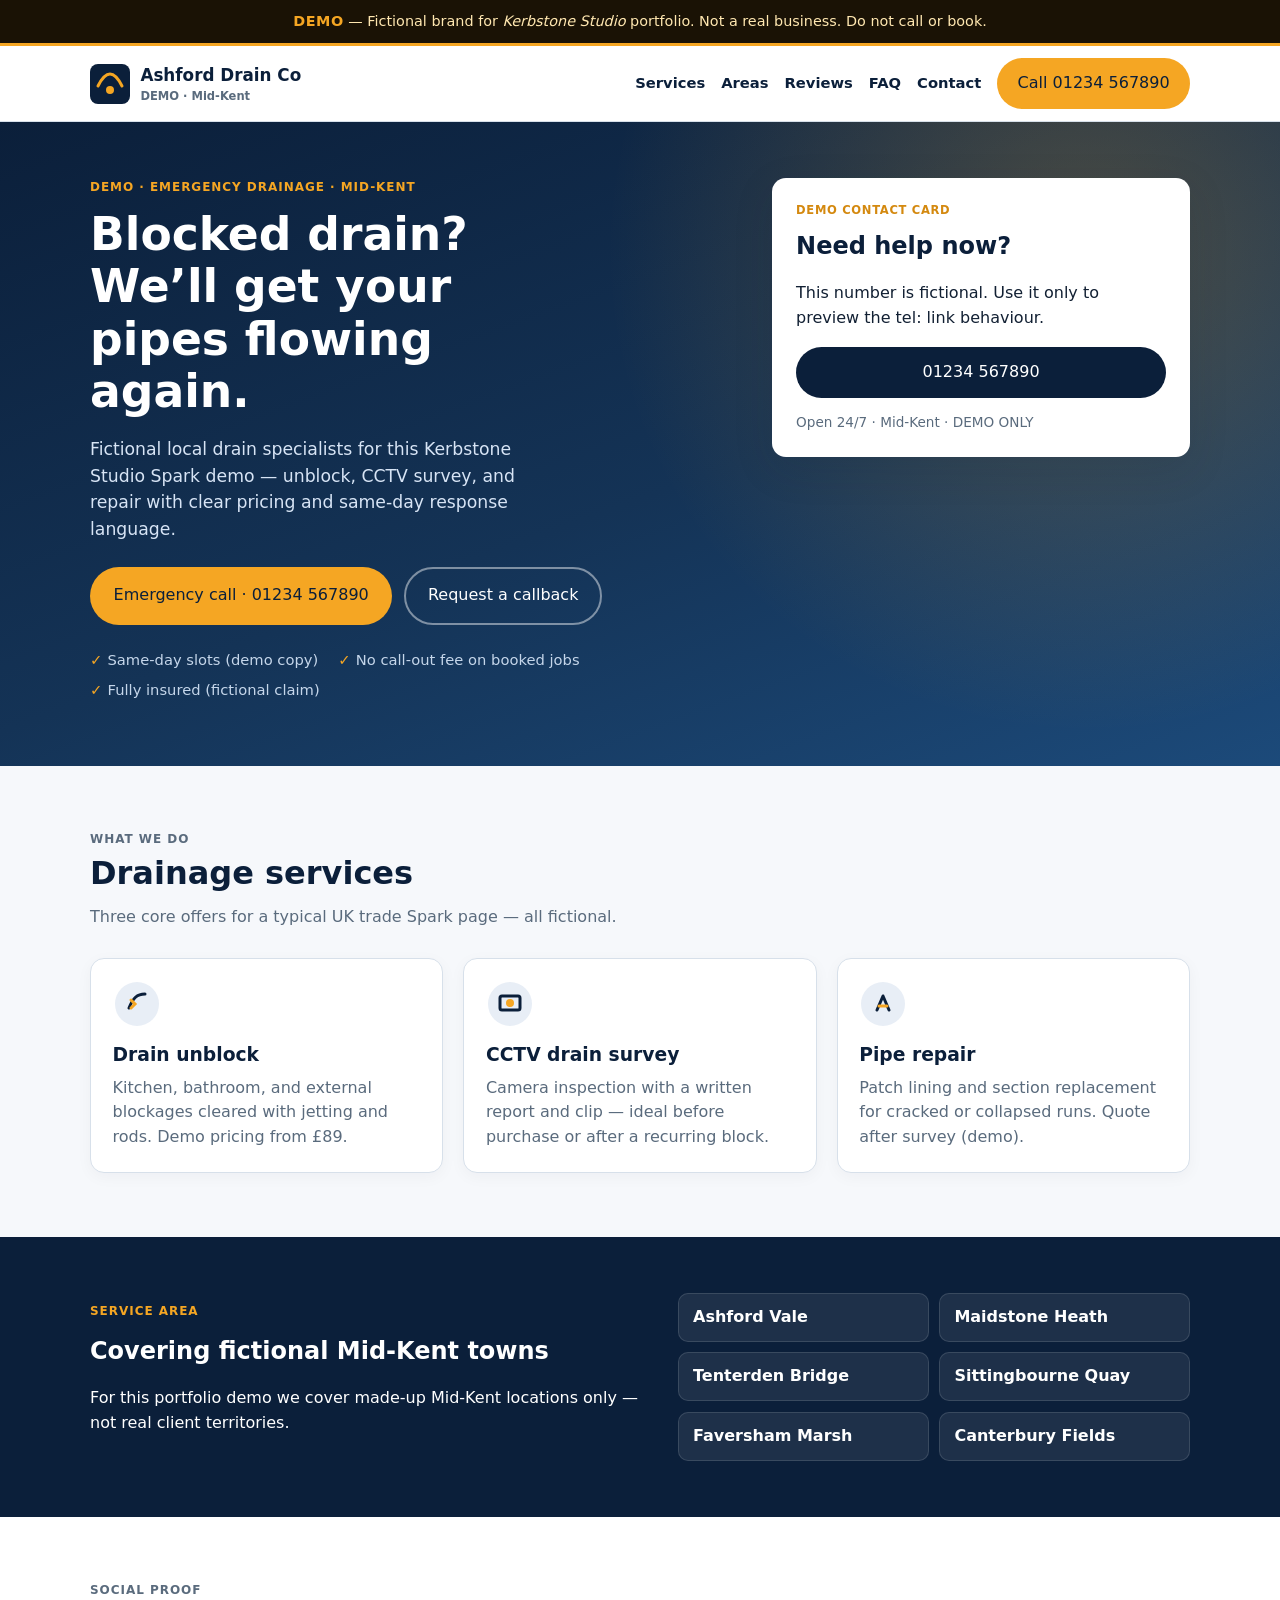
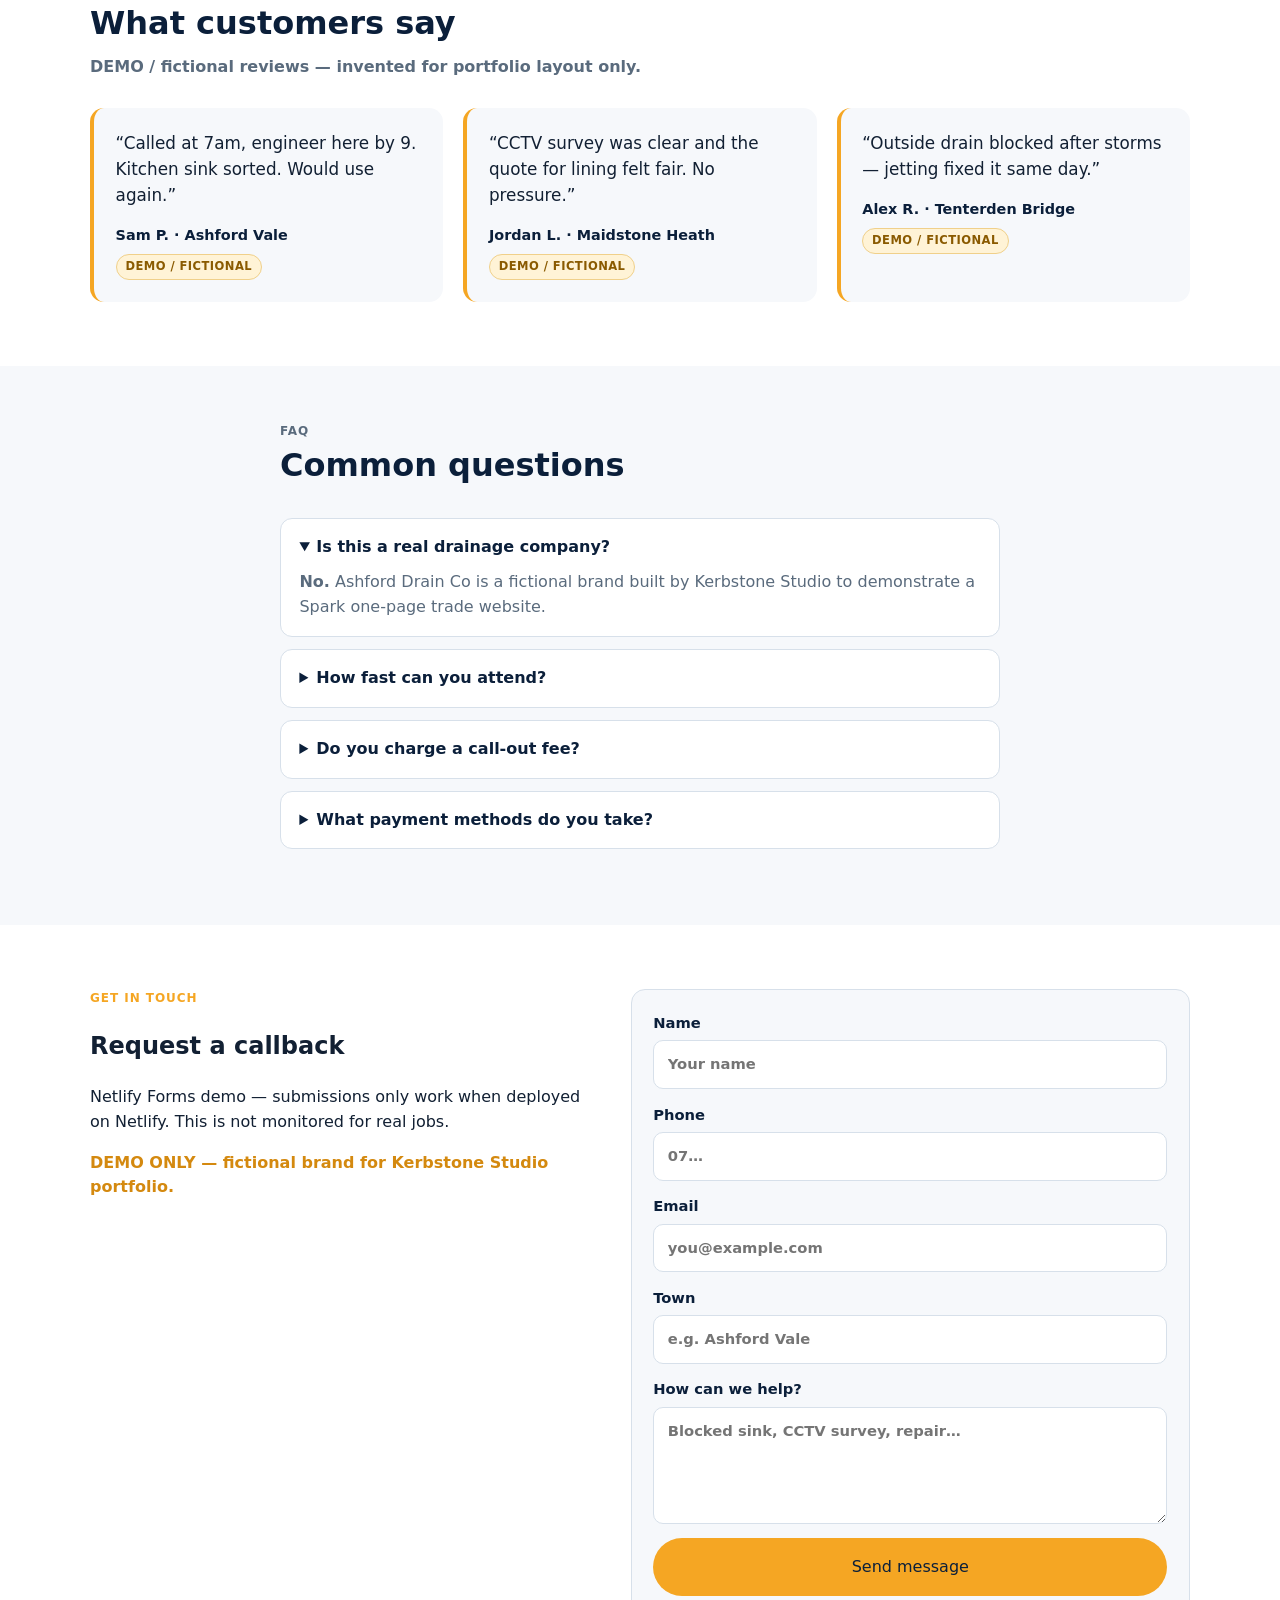
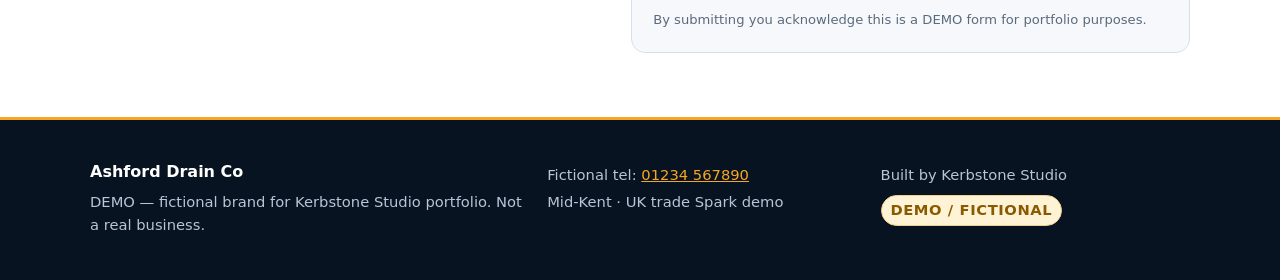
==== index.html @ c29d1d1a "Initial DEMO Spark: Ashford Drain Co (fictional) Kerbstone Studio portfolio demo — not a real busine" ====
<!DOCTYPE html>
<html lang="en-GB">
<head>
  <meta charset="UTF-8" />
  <meta name="viewport" content="width=device-width, initial-scale=1" />
  <meta name="description" content="DEMO — fictional Ashford Drain Co site for Kerbstone Studio portfolio. Not a real business." />
  <meta name="robots" content="noindex, nofollow" />
  <title>Ashford Drain Co — DEMO | Kerbstone Studio</title>
  <link rel="stylesheet" href="styles.css" />
</head>
<body>
  <a class="skip-link" href="#main">Skip to content</a>

  <div class="demo-banner" role="status">
    <strong>DEMO</strong> — Fictional brand for <em>Kerbstone Studio</em> portfolio. Not a real business. Do not call or book.
  </div>

  <header class="site-header">
    <div class="wrap header-inner">
      <a class="logo" href="#top" aria-label="Ashford Drain Co home">
        <svg class="logo-mark" viewBox="0 0 40 40" width="40" height="40" aria-hidden="true">
          <rect width="40" height="40" rx="8" fill="#0b1f3a"/>
          <path d="M8 22c4-8 8-12 12-12s8 4 12 12" stroke="#f5a623" stroke-width="3" fill="none" stroke-linecap="round"/>
          <circle cx="20" cy="26" r="4" fill="#f5a623"/>
        </svg>
        <span>
          <span class="logo-name">Ashford Drain Co</span>
          <span class="logo-tag">DEMO · Mid-Kent</span>
        </span>
      </a>
      <nav class="nav" aria-label="Primary">
        <a href="#services">Services</a>
        <a href="#areas">Areas</a>
        <a href="#reviews">Reviews</a>
        <a href="#faq">FAQ</a>
        <a href="#contact">Contact</a>
      </nav>
      <a class="btn btn-amber header-cta" href="tel:01234567890">Call 01234 567890</a>
    </div>
  </header>

  <main id="main">
    <section class="hero" id="top">
      <div class="wrap hero-grid">
        <div class="hero-copy">
          <p class="eyebrow">DEMO · Emergency drainage · Mid-Kent</p>
          <h1>Blocked drain? We’ll get your pipes flowing again.</h1>
          <p class="lede">
            Fictional local drain specialists for this Kerbstone Studio Spark demo —
            unblock, CCTV survey, and repair with clear pricing and same-day response language.
          </p>
          <div class="hero-actions">
            <a class="btn btn-amber btn-lg" href="tel:01234567890">Emergency call · 01234 567890</a>
            <a class="btn btn-ghost btn-lg" href="#contact">Request a callback</a>
          </div>
          <ul class="hero-points">
            <li>Same-day slots (demo copy)</li>
            <li>No call-out fee on booked jobs</li>
            <li>Fully insured (fictional claim)</li>
          </ul>
        </div>
        <aside class="hero-card" aria-label="Quick contact card">
          <p class="card-label">DEMO contact card</p>
          <h2>Need help now?</h2>
          <p>This number is fictional. Use it only to preview the tel: link behaviour.</p>
          <a class="btn btn-navy btn-block" href="tel:01234567890">01234 567890</a>
          <p class="card-note">Open 24/7 · Mid-Kent · DEMO ONLY</p>
        </aside>
      </div>
    </section>

    <section class="services" id="services">
      <div class="wrap">
        <header class="section-head">
          <p class="eyebrow">What we do</p>
          <h2>Drainage services</h2>
          <p>Three core offers for a typical UK trade Spark page — all fictional.</p>
        </header>
        <div class="card-grid">
          <article class="service-card">
            <div class="icon" aria-hidden="true">
              <svg viewBox="0 0 48 48" width="48" height="48"><circle cx="24" cy="24" r="22" fill="#e8eef6"/><path d="M16 28c4-10 8-14 16-14" stroke="#0b1f3a" stroke-width="3" fill="none" stroke-linecap="round"/><path d="M18 20l4 4-4 4" stroke="#f5a623" stroke-width="3" fill="none" stroke-linecap="round"/></svg>
            </div>
            <h3>Drain unblock</h3>
            <p>Kitchen, bathroom, and external blockages cleared with jetting and rods. Demo pricing from £89.</p>
          </article>
          <article class="service-card">
            <div class="icon" aria-hidden="true">
              <svg viewBox="0 0 48 48" width="48" height="48"><circle cx="24" cy="24" r="22" fill="#e8eef6"/><rect x="14" y="16" width="20" height="14" rx="2" fill="none" stroke="#0b1f3a" stroke-width="3"/><circle cx="24" cy="23" r="4" fill="#f5a623"/></svg>
            </div>
            <h3>CCTV drain survey</h3>
            <p>Camera inspection with a written report and clip — ideal before purchase or after a recurring block.</p>
          </article>
          <article class="service-card">
            <div class="icon" aria-hidden="true">
              <svg viewBox="0 0 48 48" width="48" height="48"><circle cx="24" cy="24" r="22" fill="#e8eef6"/><path d="M18 30l6-14 6 14" stroke="#0b1f3a" stroke-width="3" fill="none" stroke-linecap="round" stroke-linejoin="round"/><path d="M20 26h8" stroke="#f5a623" stroke-width="3" stroke-linecap="round"/></svg>
            </div>
            <h3>Pipe repair</h3>
            <p>Patch lining and section replacement for cracked or collapsed runs. Quote after survey (demo).</p>
          </article>
        </div>
      </div>
    </section>

    <section class="areas" id="areas">
      <div class="wrap areas-grid">
        <div>
          <p class="eyebrow">Service area</p>
          <h2>Covering fictional Mid-Kent towns</h2>
          <p>
            For this portfolio demo we cover made-up Mid-Kent locations only —
            not real client territories.
          </p>
        </div>
        <ul class="town-list">
          <li>Ashford Vale</li>
          <li>Maidstone Heath</li>
          <li>Tenterden Bridge</li>
          <li>Sittingbourne Quay</li>
          <li>Faversham Marsh</li>
          <li>Canterbury Fields</li>
        </ul>
      </div>
    </section>

    <section class="trust" id="reviews">
      <div class="wrap">
        <header class="section-head">
          <p class="eyebrow">Social proof</p>
          <h2>What customers say</h2>
          <p class="demo-note"><strong>DEMO / fictional reviews</strong> — invented for portfolio layout only.</p>
        </header>
        <div class="review-grid">
          <blockquote class="review">
            <p>“Called at 7am, engineer here by 9. Kitchen sink sorted. Would use again.”</p>
            <footer>
              <cite>Sam P. · Ashford Vale</cite>
              <span class="demo-pill">DEMO / fictional</span>
            </footer>
          </blockquote>
          <blockquote class="review">
            <p>“CCTV survey was clear and the quote for lining felt fair. No pressure.”</p>
            <footer>
              <cite>Jordan L. · Maidstone Heath</cite>
              <span class="demo-pill">DEMO / fictional</span>
            </footer>
          </blockquote>
          <blockquote class="review">
            <p>“Outside drain blocked after storms — jetting fixed it same day.”</p>
            <footer>
              <cite>Alex R. · Tenterden Bridge</cite>
              <span class="demo-pill">DEMO / fictional</span>
            </footer>
          </blockquote>
        </div>
      </div>
    </section>

    <section class="faq" id="faq">
      <div class="wrap narrow">
        <header class="section-head">
          <p class="eyebrow">FAQ</p>
          <h2>Common questions</h2>
        </header>
        <div class="faq-list">
          <details open>
            <summary>Is this a real drainage company?</summary>
            <p><strong>No.</strong> Ashford Drain Co is a fictional brand built by Kerbstone Studio to demonstrate a Spark one-page trade website.</p>
          </details>
          <details>
            <summary>How fast can you attend?</summary>
            <p>Demo copy: emergency callouts aimed at same-day within Mid-Kent fictional towns, subject to diary.</p>
          </details>
          <details>
            <summary>Do you charge a call-out fee?</summary>
            <p>Demo copy: no call-out fee when you book a job from the visit. Survey-only visits quoted up front.</p>
          </details>
          <details>
            <summary>What payment methods do you take?</summary>
            <p>Demo copy: card, bank transfer, and cash. Invoices emailed after the visit.</p>
          </details>
        </div>
      </div>
    </section>

    <section class="contact" id="contact">
      <div class="wrap contact-grid">
        <div>
          <p class="eyebrow">Get in touch</p>
          <h2>Request a callback</h2>
          <p>
            Netlify Forms demo — submissions only work when deployed on Netlify.
            This is not monitored for real jobs.
          </p>
          <p class="demo-note"><strong>DEMO ONLY</strong> — fictional brand for Kerbstone Studio portfolio.</p>
        </div>
        <form name="ashford-contact" method="POST" data-netlify="true" netlify-honeypot="bot-field" action="/thanks.html">
          <input type="hidden" name="form-name" value="ashford-contact" />
          <p class="honeypot">
            <label>Don’t fill this out: <input name="bot-field" /></label>
          </p>
          <label>
            Name
            <input type="text" name="name" required autocomplete="name" placeholder="Your name" />
          </label>
          <label>
            Phone
            <input type="tel" name="phone" required autocomplete="tel" placeholder="07…" />
          </label>
          <label>
            Email
            <input type="email" name="email" required autocomplete="email" placeholder="you@example.com" />
          </label>
          <label>
            Town
            <input type="text" name="town" placeholder="e.g. Ashford Vale" />
          </label>
          <label>
            How can we help?
            <textarea name="message" rows="4" required placeholder="Blocked sink, CCTV survey, repair…"></textarea>
          </label>
          <button class="btn btn-amber btn-lg btn-block" type="submit">Send message</button>
          <p class="form-note">By submitting you acknowledge this is a DEMO form for portfolio purposes.</p>
        </form>
      </div>
    </section>
  </main>

  <footer class="site-footer">
    <div class="wrap footer-inner">
      <div>
        <strong>Ashford Drain Co</strong>
        <p>DEMO — fictional brand for Kerbstone Studio portfolio. Not a real business.</p>
      </div>
      <div>
        <p>Fictional tel: <a href="tel:01234567890">01234 567890</a></p>
        <p>Mid-Kent · UK trade Spark demo</p>
      </div>
      <div>
        <p>Built by Kerbstone Studio</p>
        <p class="demo-pill">DEMO / fictional</p>
      </div>
    </div>
  </footer>

  <script src="script.js" defer></script>
</body>
</html>
---- styles.css ----
/* Ashford Drain Co — DEMO for Kerbstone Studio */
:root {
  --navy: #0b1f3a;
  --navy-2: #143356;
  --amber: #f5a623;
  --amber-dark: #d4890f;
  --ink: #122033;
  --muted: #5a6b7d;
  --line: #d7e0ea;
  --bg: #f6f8fb;
  --white: #ffffff;
  --radius: 14px;
  --shadow: 0 12px 40px rgba(11, 31, 58, 0.12);
  --font: system-ui, -apple-system, "Segoe UI", Roboto, Ubuntu, Cantarell, sans-serif;
}

*, *::before, *::after { box-sizing: border-box; }
html { scroll-behavior: smooth; }
body {
  margin: 0;
  font-family: var(--font);
  color: var(--ink);
  background: var(--white);
  line-height: 1.55;
}
img, svg { max-width: 100%; display: block; }
a { color: var(--navy-2); }
.wrap { width: min(1100px, calc(100% - 2rem)); margin-inline: auto; }
.narrow { width: min(720px, calc(100% - 2rem)); }
.skip-link {
  position: absolute; left: -999px; top: 0;
  background: var(--amber); color: var(--navy); padding: .5rem 1rem; z-index: 100;
}
.skip-link:focus { left: 0; }

.demo-banner {
  background: #1a1205;
  color: #ffe7b0;
  text-align: center;
  font-size: .9rem;
  padding: .65rem 1rem;
  border-bottom: 3px solid var(--amber);
}
.demo-banner strong { color: var(--amber); letter-spacing: .04em; }
.demo-note { color: var(--amber-dark); font-weight: 600; }
.demo-pill {
  display: inline-block;
  font-size: .72rem;
  font-weight: 700;
  letter-spacing: .04em;
  text-transform: uppercase;
  background: #fff3d6;
  color: #8a5a00;
  border: 1px solid #f0d08a;
  border-radius: 999px;
  padding: .2rem .55rem;
}

.site-header {
  position: sticky; top: 0; z-index: 50;
  background: rgba(255,255,255,.92);
  backdrop-filter: blur(10px);
  border-bottom: 1px solid var(--line);
}
.header-inner {
  display: flex; align-items: center; gap: 1rem;
  padding: .75rem 0; flex-wrap: wrap;
}
.logo {
  display: flex; align-items: center; gap: .65rem;
  text-decoration: none; color: var(--navy); font-weight: 700;
  margin-right: auto;
}
.logo-name { display: block; font-size: 1.05rem; }
.logo-tag { display: block; font-size: .72rem; font-weight: 600; color: var(--muted); }
.nav { display: none; gap: 1rem; }
.nav a { text-decoration: none; color: var(--navy); font-weight: 600; font-size: .92rem; }
.nav a:hover { color: var(--amber-dark); }
.header-cta { white-space: nowrap; }

.btn {
  display: inline-flex; align-items: center; justify-content: center;
  gap: .4rem; border-radius: 999px; padding: .7rem 1.15rem;
  font-weight: 700; text-decoration: none; border: 2px solid transparent;
  cursor: pointer; font: inherit; transition: transform .15s ease, background .15s ease;
}
.btn:hover { transform: translateY(-1px); }
.btn-amber { background: var(--amber); color: var(--navy); }
.btn-amber:hover { background: #ffb84a; }
.btn-navy { background: var(--navy); color: var(--white); }
.btn-ghost { background: transparent; border-color: rgba(255,255,255,.45); color: var(--white); }
.btn-lg { padding: .9rem 1.35rem; }
.btn-block { width: 100%; }

.hero {
  background:
    radial-gradient(circle at 85% 20%, rgba(245,166,35,.25), transparent 40%),
    linear-gradient(160deg, var(--navy) 0%, var(--navy-2) 55%, #1c4a7a 100%);
  color: var(--white);
  padding: 3.5rem 0 4rem;
}
.hero-grid {
  display: grid; gap: 2rem;
}
.eyebrow {
  text-transform: uppercase; letter-spacing: .08em;
  font-size: .75rem; font-weight: 800; color: var(--amber); margin: 0 0 .75rem;
}
.hero h1 {
  font-size: clamp(1.85rem, 4vw, 2.85rem);
  line-height: 1.15; margin: 0 0 1rem; max-width: 16ch;
}
.lede { font-size: 1.08rem; color: #d7e4f5; max-width: 42ch; }
.hero-actions { display: flex; flex-wrap: wrap; gap: .75rem; margin: 1.5rem 0; }
.hero-points {
  list-style: none; padding: 0; margin: 0;
  display: flex; flex-wrap: wrap; gap: .5rem 1.25rem;
  color: #c5d6ea; font-size: .92rem;
}
.hero-points li::before {
  content: "✓ "; color: var(--amber); font-weight: 800;
}
.hero-card {
  background: var(--white); color: var(--ink);
  border-radius: var(--radius); padding: 1.5rem;
  box-shadow: var(--shadow); align-self: start;
}
.card-label {
  font-size: .72rem; font-weight: 800; letter-spacing: .06em;
  text-transform: uppercase; color: var(--amber-dark); margin: 0 0 .5rem;
}
.hero-card h2 { margin: 0 0 .5rem; color: var(--navy); }
.card-note { font-size: .85rem; color: var(--muted); margin: .85rem 0 0; }

.section-head { margin-bottom: 1.75rem; }
.section-head h2 { margin: 0 0 .4rem; font-size: clamp(1.5rem, 3vw, 2rem); color: var(--navy); }
.section-head p { margin: 0; color: var(--muted); }

.services { padding: 4rem 0; background: var(--bg); }
.card-grid {
  display: grid; gap: 1.25rem;
  grid-template-columns: 1fr;
}
.service-card {
  background: var(--white); border: 1px solid var(--line);
  border-radius: var(--radius); padding: 1.35rem;
  box-shadow: 0 4px 16px rgba(11,31,58,.04);
}
.service-card h3 { margin: .75rem 0 .4rem; color: var(--navy); }
.service-card p { margin: 0; color: var(--muted); }

.areas {
  padding: 3.5rem 0;
  background: var(--navy);
  color: var(--white);
}
.areas .eyebrow { color: var(--amber); }
.areas h2 { margin: 0 0 .75rem; }
.areas-grid { display: grid; gap: 1.5rem; }
.town-list {
  list-style: none; padding: 0; margin: 0;
  display: grid; grid-template-columns: 1fr 1fr; gap: .65rem;
}
.town-list li {
  background: rgba(255,255,255,.08);
  border: 1px solid rgba(255,255,255,.12);
  border-radius: 10px; padding: .7rem .9rem; font-weight: 600;
}

.trust { padding: 4rem 0; }
.review-grid { display: grid; gap: 1.25rem; }
.review {
  margin: 0; background: var(--bg); border-radius: var(--radius);
  padding: 1.35rem; border-left: 4px solid var(--amber);
}
.review p { margin: 0 0 1rem; font-size: 1.05rem; }
.review footer {
  display: flex; flex-wrap: wrap; align-items: center; gap: .5rem .75rem;
  font-size: .9rem; color: var(--muted);
}
.review cite { font-style: normal; font-weight: 700; color: var(--navy); }

.faq { padding: 3.5rem 0 4rem; background: var(--bg); }
.faq-list details {
  background: var(--white); border: 1px solid var(--line);
  border-radius: 12px; padding: 1rem 1.15rem; margin-bottom: .75rem;
}
.faq-list summary {
  cursor: pointer; font-weight: 700; color: var(--navy);
}
.faq-list details p { margin: .65rem 0 0; color: var(--muted); }

.contact { padding: 4rem 0; }
.contact-grid { display: grid; gap: 2rem; }
form {
  display: grid; gap: .9rem;
  background: var(--bg); border: 1px solid var(--line);
  border-radius: var(--radius); padding: 1.35rem;
}
label { display: grid; gap: .35rem; font-weight: 600; font-size: .92rem; color: var(--navy); }
input, textarea {
  font: inherit; padding: .75rem .85rem; border-radius: 10px;
  border: 1px solid var(--line); background: var(--white); color: var(--ink);
}
input:focus, textarea:focus {
  outline: 2px solid var(--amber); border-color: transparent;
}
.honeypot { position: absolute; left: -5000px; height: 0; overflow: hidden; }
.form-note { font-size: .82rem; color: var(--muted); margin: 0; }

.site-footer {
  background: #071321; color: #b7c5d6; padding: 2.5rem 0;
  border-top: 3px solid var(--amber);
}
.footer-inner {
  display: grid; gap: 1.5rem;
}
.site-footer strong { color: var(--white); display: block; margin-bottom: .35rem; }
.site-footer a { color: var(--amber); }
.site-footer p { margin: .25rem 0; font-size: .92rem; }

.thanks { padding: 4rem 0; text-align: center; }
.thanks h1 { color: var(--navy); }

@media (min-width: 720px) {
  .nav { display: flex; }
  .hero-grid { grid-template-columns: 1.4fr .9fr; align-items: center; }
  .card-grid { grid-template-columns: repeat(3, 1fr); }
  .areas-grid { grid-template-columns: 1.1fr 1fr; align-items: center; }
  .review-grid { grid-template-columns: repeat(3, 1fr); }
  .contact-grid { grid-template-columns: 1fr 1.1fr; align-items: start; }
  .footer-inner { grid-template-columns: 1.4fr 1fr 1fr; }
}

@media (max-width: 719px) {
  .header-cta { font-size: .85rem; padding: .55rem .9rem; }
}
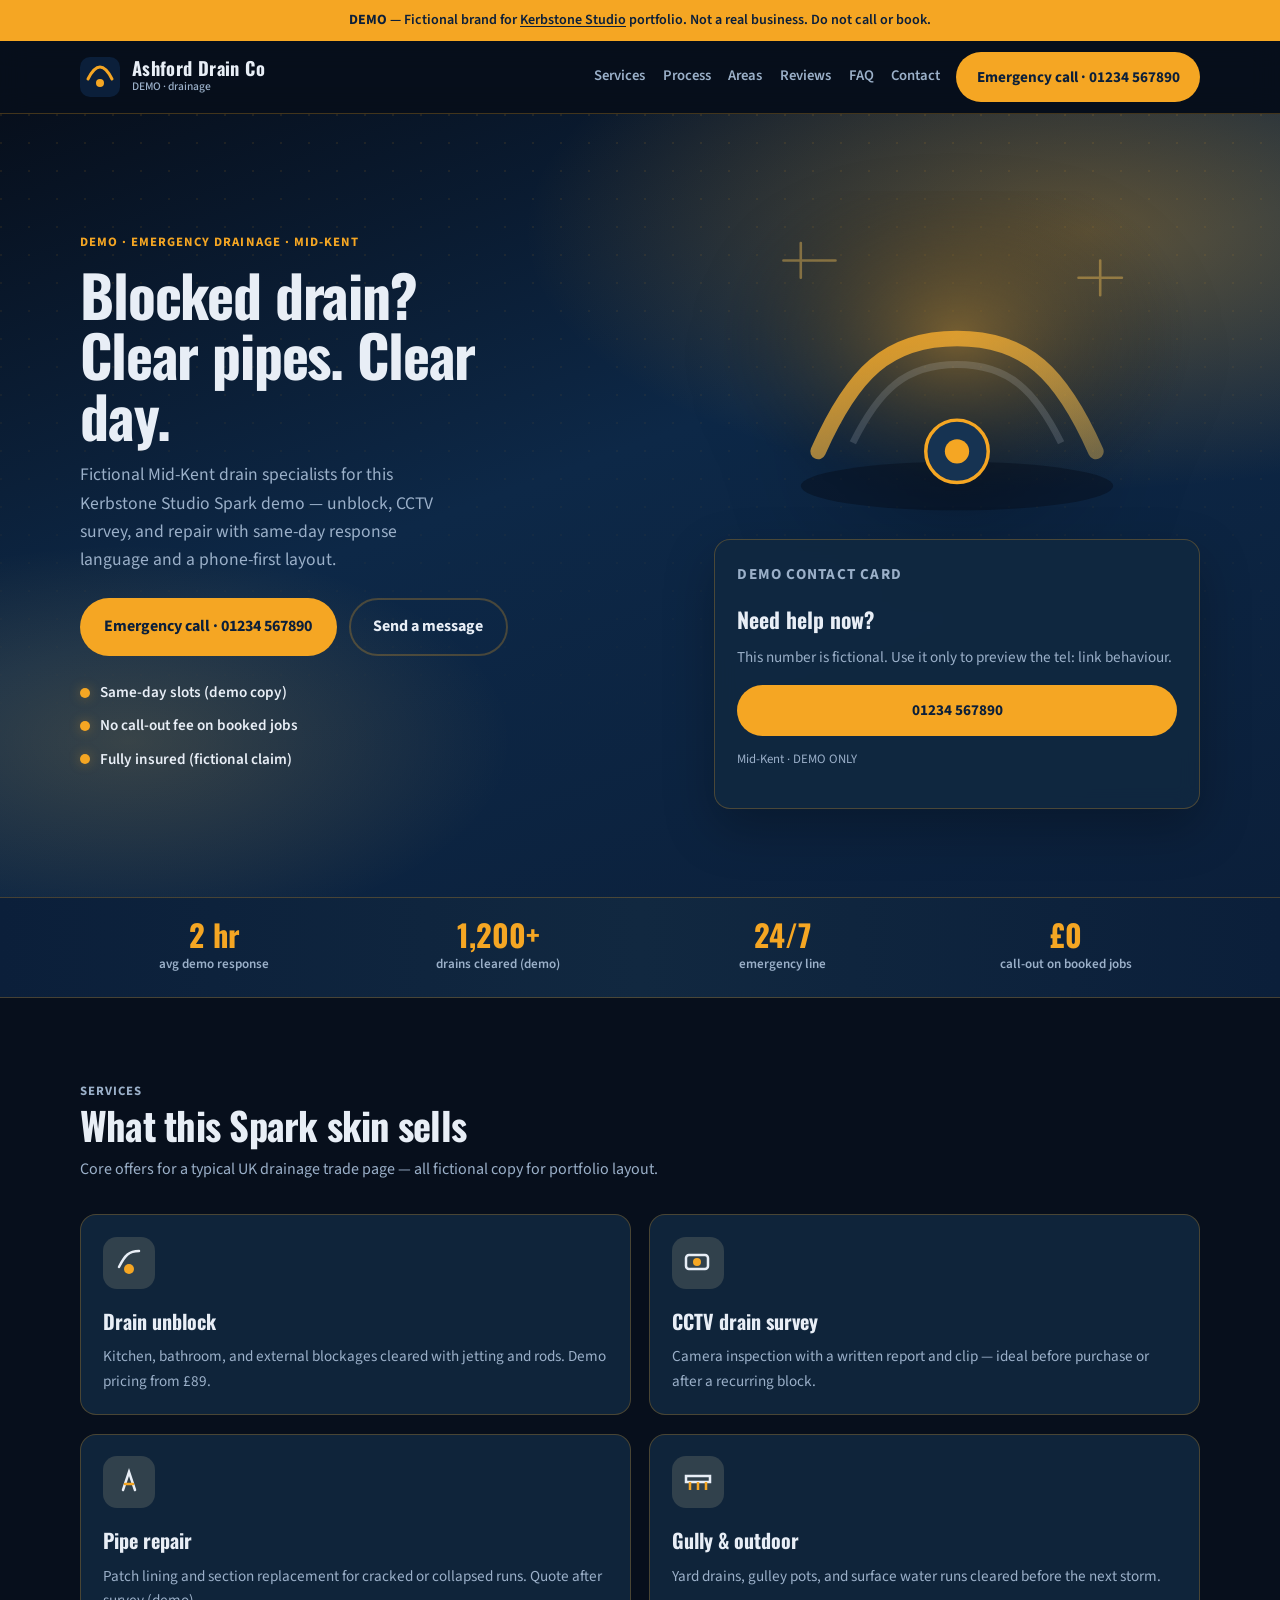
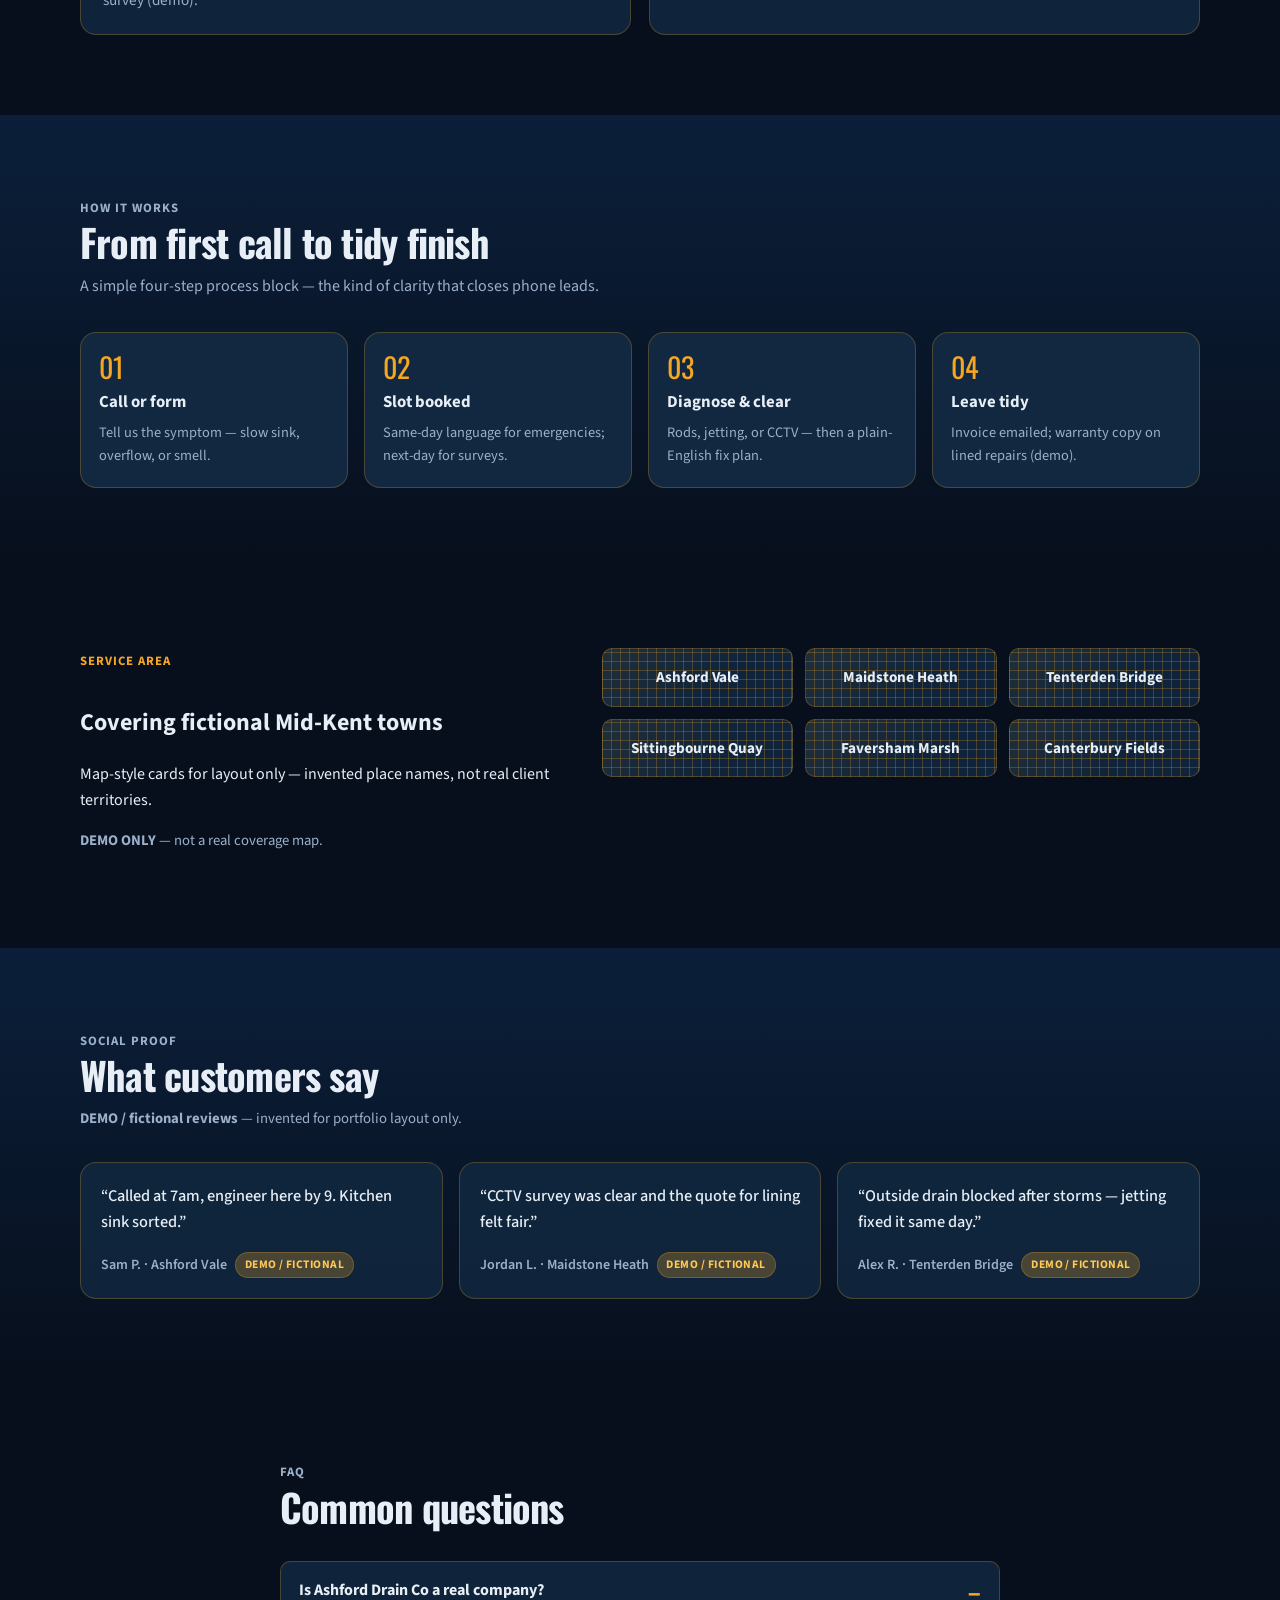
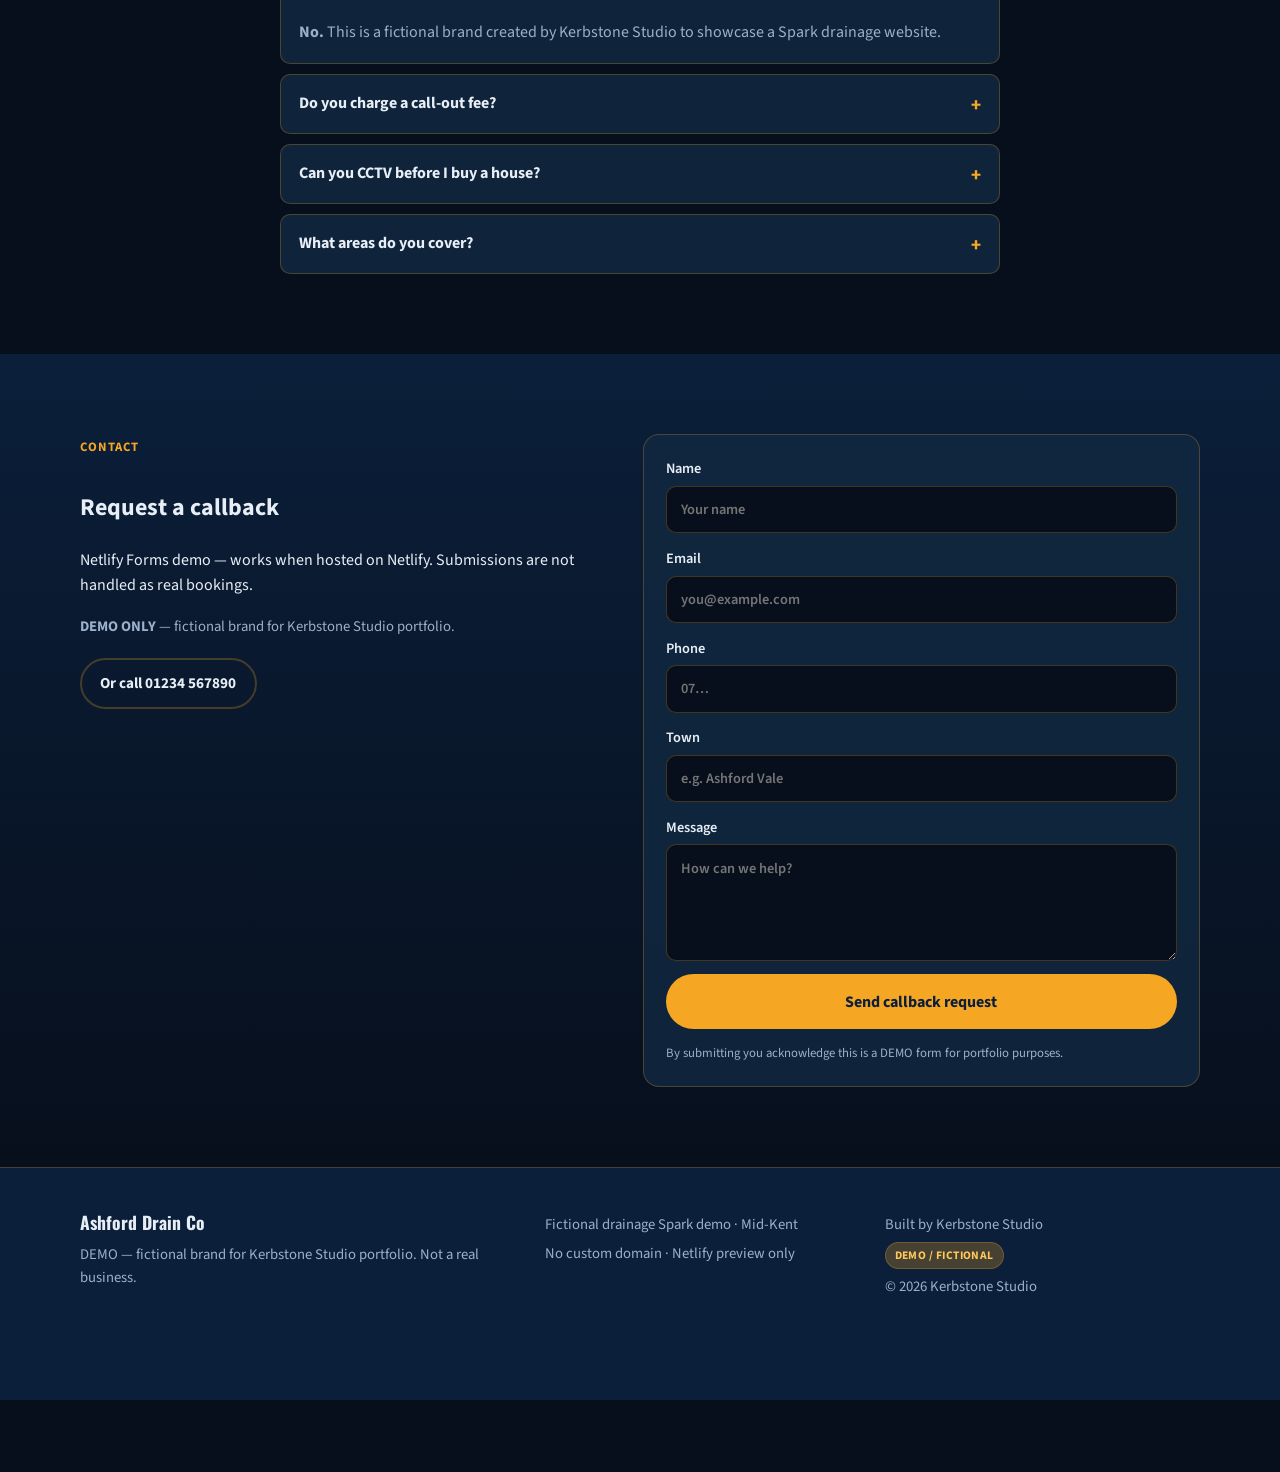
==== commit 4a404bb9: "Premium Spark rebuild — cinematic hero, metrics, process, mobile menu" ====
--- a/index.html
+++ b/index.html
@@ -5,53 +5,51 @@
   <meta name="viewport" content="width=device-width, initial-scale=1" />
   <meta name="description" content="DEMO — fictional Ashford Drain Co site for Kerbstone Studio portfolio. Not a real business." />
   <meta name="robots" content="noindex, nofollow" />
+  <meta name="theme-color" content="#070f1c" />
   <title>Ashford Drain Co — DEMO | Kerbstone Studio</title>
+  <link rel="preconnect" href="https://fonts.googleapis.com" />
+  <link rel="preconnect" href="https://fonts.gstatic.com" crossorigin />
+  <link href="https://fonts.googleapis.com/css2?family=Oswald:wght@500;600;700&family=Source+Sans+3:wght@400;500;600;700&display=swap" rel="stylesheet" />
   <link rel="stylesheet" href="styles.css" />
 </head>
 <body>
   <a class="skip-link" href="#main">Skip to content</a>
-
   <div class="demo-banner" role="status">
     <strong>DEMO</strong> — Fictional brand for <em>Kerbstone Studio</em> portfolio. Not a real business. Do not call or book.
   </div>
-
   <header class="site-header">
     <div class="wrap header-inner">
       <a class="logo" href="#top" aria-label="Ashford Drain Co home">
-        <svg class="logo-mark" viewBox="0 0 40 40" width="40" height="40" aria-hidden="true">
-          <rect width="40" height="40" rx="8" fill="#0b1f3a"/>
-          <path d="M8 22c4-8 8-12 12-12s8 4 12 12" stroke="#f5a623" stroke-width="3" fill="none" stroke-linecap="round"/>
-          <circle cx="20" cy="26" r="4" fill="#f5a623"/>
-        </svg>
+        <svg class="logo-mark" viewBox="0 0 40 40" width="40" height="40" aria-hidden="true"><rect width="40" height="40" rx="10" fill="#0b1f3a"/><path d="M8 22c4-8 8-12 12-12s8 4 12 12" stroke="#f5a623" stroke-width="3" fill="none" stroke-linecap="round"/><circle cx="20" cy="26" r="4" fill="#f5a623"/></svg>
         <span>
           <span class="logo-name">Ashford Drain Co</span>
-          <span class="logo-tag">DEMO · Mid-Kent</span>
+          <span class="logo-tag">DEMO · drainage</span>
         </span>
       </a>
-      <nav class="nav" aria-label="Primary">
+      <button class="nav-toggle" type="button" aria-expanded="false" aria-controls="primary-nav" aria-label="Menu">
+        <span class="nav-toggle-bars" aria-hidden="true"><span></span><span></span><span></span></span>
+      </button>
+      <nav class="nav" id="primary-nav" aria-label="Primary">
         <a href="#services">Services</a>
+        <a href="#process">Process</a>
         <a href="#areas">Areas</a>
         <a href="#reviews">Reviews</a>
         <a href="#faq">FAQ</a>
         <a href="#contact">Contact</a>
       </nav>
-      <a class="btn btn-amber header-cta" href="tel:01234567890">Call 01234 567890</a>
+      <a class="btn btn-accent header-cta" href="tel:01234567890">Emergency call · 01234 567890</a>
     </div>
   </header>
-
   <main id="main">
     <section class="hero" id="top">
       <div class="wrap hero-grid">
-        <div class="hero-copy">
+        <div class="hero-copy reveal">
           <p class="eyebrow">DEMO · Emergency drainage · Mid-Kent</p>
-          <h1>Blocked drain? We’ll get your pipes flowing again.</h1>
-          <p class="lede">
-            Fictional local drain specialists for this Kerbstone Studio Spark demo —
-            unblock, CCTV survey, and repair with clear pricing and same-day response language.
-          </p>
+          <h1>Blocked drain? Clear pipes. Clear day.</h1>
+          <p class="lede">Fictional Mid-Kent drain specialists for this Kerbstone Studio Spark demo — unblock, CCTV survey, and repair with same-day response language and a phone-first layout.</p>
           <div class="hero-actions">
-            <a class="btn btn-amber btn-lg" href="tel:01234567890">Emergency call · 01234 567890</a>
-            <a class="btn btn-ghost btn-lg" href="#contact">Request a callback</a>
+            <a class="btn btn-accent btn-lg" href="tel:01234567890">Emergency call · 01234 567890</a>
+            <a class="btn btn-ghost btn-lg" href="#contact">Send a message</a>
           </div>
           <ul class="hero-points">
             <li>Same-day slots (demo copy)</li>
@@ -59,190 +57,161 @@
             <li>Fully insured (fictional claim)</li>
           </ul>
         </div>
-        <aside class="hero-card" aria-label="Quick contact card">
-          <p class="card-label">DEMO contact card</p>
-          <h2>Need help now?</h2>
-          <p>This number is fictional. Use it only to preview the tel: link behaviour.</p>
-          <a class="btn btn-navy btn-block" href="tel:01234567890">01234 567890</a>
-          <p class="card-note">Open 24/7 · Mid-Kent · DEMO ONLY</p>
-        </aside>
-      </div>
-    </section>
-
-    <section class="services" id="services">
+        <div class="hero-visual reveal">
+          <svg class="hero-scene" viewBox="0 0 560 420" xmlns="http://www.w3.org/2000/svg" aria-hidden="true">
+            <defs>
+              <linearGradient id="hg" x1="0" y1="0" x2="1" y2="1"><stop stop-color="#f5a623" stop-opacity=".9"/><stop offset="1" stop-color="#ffc857" stop-opacity=".4"/></linearGradient>
+              <radialGradient id="glow" cx="50%" cy="40%" r="50%"><stop stop-color="#f5a623" stop-opacity=".35"/><stop offset="1" stop-color="transparent"/></radialGradient>
+            </defs>
+            <rect width="560" height="420" fill="url(#glow)"/>
+            <ellipse cx="280" cy="340" rx="180" ry="28" fill="#070f1c" opacity=".5"/>
+            <path d="M120 300c40-90 80-130 160-130s120 40 160 130" fill="none" stroke="url(#hg)" stroke-width="18" stroke-linecap="round"/>
+            <path d="M160 290c30-60 60-90 120-90s90 30 120 90" fill="none" stroke="#e8eef6" stroke-opacity=".15" stroke-width="8"/>
+            <circle cx="280" cy="300" r="36" fill="#163352" stroke="#f5a623" stroke-width="4"/>
+            <circle cx="280" cy="300" r="14" fill="#f5a623"/>
+            <path d="M80 80h60M100 60v40M420 100h50M445 80v40" stroke="#ffc857" stroke-opacity=".4" stroke-width="3" stroke-linecap="round"/>
+          </svg>
+          <aside class="hero-card" aria-label="Quick contact card">
+            <p class="card-label">DEMO contact card</p>
+            <h2>Need help now?</h2>
+            <p>This number is fictional. Use it only to preview the tel: link behaviour.</p>
+            <a class="btn btn-accent btn-block" href="tel:01234567890">01234 567890</a>
+            <p class="card-note">Mid-Kent · DEMO ONLY</p>
+          </aside>
+        </div>
+      </div>
+    </section>
+    <section class="metrics" aria-label="Trust metrics">
+      <div class="wrap metrics-grid">
+        <div class="metric reveal"><strong>2 hr</strong><span>avg demo response</span></div>
+        <div class="metric reveal"><strong>1,200+</strong><span>drains cleared (demo)</span></div>
+        <div class="metric reveal"><strong>24/7</strong><span>emergency line</span></div>
+        <div class="metric reveal"><strong>£0</strong><span>call-out on booked jobs</span></div>
+      </div>
+    </section>
+    <section class="section" id="services">
       <div class="wrap">
-        <header class="section-head">
-          <p class="eyebrow">What we do</p>
-          <h2>Drainage services</h2>
-          <p>Three core offers for a typical UK trade Spark page — all fictional.</p>
+        <header class="section-head reveal">
+          <p class="eyebrow">Services</p>
+          <h2>What this Spark skin sells</h2>
+          <p>Core offers for a typical UK drainage trade page — all fictional copy for portfolio layout.</p>
         </header>
         <div class="card-grid">
-          <article class="service-card">
-            <div class="icon" aria-hidden="true">
-              <svg viewBox="0 0 48 48" width="48" height="48"><circle cx="24" cy="24" r="22" fill="#e8eef6"/><path d="M16 28c4-10 8-14 16-14" stroke="#0b1f3a" stroke-width="3" fill="none" stroke-linecap="round"/><path d="M18 20l4 4-4 4" stroke="#f5a623" stroke-width="3" fill="none" stroke-linecap="round"/></svg>
-            </div>
+          <article class="service-card reveal">
+            <div class="icon" aria-hidden="true"><svg viewBox="0 0 48 48" width="48" height="48"><path d="M14 28c6-12 10-16 20-16" stroke="currentColor" stroke-width="2.5" fill="none" stroke-linecap="round"/><circle cx="24" cy="30" r="5" fill="var(--accent)"/></svg></div>
             <h3>Drain unblock</h3>
             <p>Kitchen, bathroom, and external blockages cleared with jetting and rods. Demo pricing from £89.</p>
           </article>
-          <article class="service-card">
-            <div class="icon" aria-hidden="true">
-              <svg viewBox="0 0 48 48" width="48" height="48"><circle cx="24" cy="24" r="22" fill="#e8eef6"/><rect x="14" y="16" width="20" height="14" rx="2" fill="none" stroke="#0b1f3a" stroke-width="3"/><circle cx="24" cy="23" r="4" fill="#f5a623"/></svg>
-            </div>
+          <article class="service-card reveal">
+            <div class="icon" aria-hidden="true"><svg viewBox="0 0 48 48" width="48" height="48"><rect x="12" y="16" width="22" height="14" rx="3" fill="none" stroke="currentColor" stroke-width="2.5"/><circle cx="23" cy="23" r="4" fill="var(--accent)"/></svg></div>
             <h3>CCTV drain survey</h3>
             <p>Camera inspection with a written report and clip — ideal before purchase or after a recurring block.</p>
           </article>
-          <article class="service-card">
-            <div class="icon" aria-hidden="true">
-              <svg viewBox="0 0 48 48" width="48" height="48"><circle cx="24" cy="24" r="22" fill="#e8eef6"/><path d="M18 30l6-14 6 14" stroke="#0b1f3a" stroke-width="3" fill="none" stroke-linecap="round" stroke-linejoin="round"/><path d="M20 26h8" stroke="#f5a623" stroke-width="3" stroke-linecap="round"/></svg>
-            </div>
+          <article class="service-card reveal">
+            <div class="icon" aria-hidden="true"><svg viewBox="0 0 48 48" width="48" height="48"><path d="M18 32l6-18 6 18" stroke="currentColor" stroke-width="2.5" fill="none" stroke-linecap="round"/><path d="M20 26h8" stroke="var(--accent)" stroke-width="2.5" stroke-linecap="round"/></svg></div>
             <h3>Pipe repair</h3>
             <p>Patch lining and section replacement for cracked or collapsed runs. Quote after survey (demo).</p>
           </article>
-        </div>
-      </div>
-    </section>
-
-    <section class="areas" id="areas">
+          <article class="service-card reveal">
+            <div class="icon" aria-hidden="true"><svg viewBox="0 0 48 48" width="48" height="48"><path d="M12 18h24v6H12z" fill="none" stroke="currentColor" stroke-width="2.5"/><path d="M16 24v8M24 24v8M32 24v8" stroke="var(--accent)" stroke-width="2.5"/></svg></div>
+            <h3>Gully &amp; outdoor</h3>
+            <p>Yard drains, gulley pots, and surface water runs cleared before the next storm.</p>
+          </article>
+        </div>
+      </div>
+    </section>
+    <section class="section section-alt" id="process">
+      <div class="wrap">
+        <header class="section-head reveal">
+          <p class="eyebrow">How it works</p>
+          <h2>From first call to tidy finish</h2>
+          <p>A simple four-step process block — the kind of clarity that closes phone leads.</p>
+        </header>
+        <div class="process-grid">
+          <article class="process-step reveal"><div class="process-num" aria-hidden="true">01</div><h3>Call or form</h3><p>Tell us the symptom — slow sink, overflow, or smell.</p></article>
+          <article class="process-step reveal"><div class="process-num" aria-hidden="true">02</div><h3>Slot booked</h3><p>Same-day language for emergencies; next-day for surveys.</p></article>
+          <article class="process-step reveal"><div class="process-num" aria-hidden="true">03</div><h3>Diagnose &amp; clear</h3><p>Rods, jetting, or CCTV — then a plain-English fix plan.</p></article>
+          <article class="process-step reveal"><div class="process-num" aria-hidden="true">04</div><h3>Leave tidy</h3><p>Invoice emailed; warranty copy on lined repairs (demo).</p></article>
+        </div>
+      </div>
+    </section>
+    <section class="section" id="areas">
       <div class="wrap areas-grid">
-        <div>
+        <div class="reveal">
           <p class="eyebrow">Service area</p>
           <h2>Covering fictional Mid-Kent towns</h2>
-          <p>
-            For this portfolio demo we cover made-up Mid-Kent locations only —
-            not real client territories.
-          </p>
-        </div>
-        <ul class="town-list">
-          <li>Ashford Vale</li>
-          <li>Maidstone Heath</li>
-          <li>Tenterden Bridge</li>
-          <li>Sittingbourne Quay</li>
-          <li>Faversham Marsh</li>
-          <li>Canterbury Fields</li>
-        </ul>
-      </div>
-    </section>
-
-    <section class="trust" id="reviews">
+          <p>Map-style cards for layout only — invented place names, not real client territories.</p>
+          <p class="demo-note" style="margin-top:1rem"><strong>DEMO ONLY</strong> — not a real coverage map.</p>
+        </div>
+        <div class="town-grid" role="list">
+          <div class="town-card reveal">Ashford Vale</div>
+          <div class="town-card reveal">Maidstone Heath</div>
+          <div class="town-card reveal">Tenterden Bridge</div>
+          <div class="town-card reveal">Sittingbourne Quay</div>
+          <div class="town-card reveal">Faversham Marsh</div>
+          <div class="town-card reveal">Canterbury Fields</div>
+        </div>
+      </div>
+    </section>
+    <section class="section section-alt" id="reviews">
       <div class="wrap">
-        <header class="section-head">
+        <header class="section-head reveal">
           <p class="eyebrow">Social proof</p>
           <h2>What customers say</h2>
           <p class="demo-note"><strong>DEMO / fictional reviews</strong> — invented for portfolio layout only.</p>
         </header>
         <div class="review-grid">
-          <blockquote class="review">
-            <p>“Called at 7am, engineer here by 9. Kitchen sink sorted. Would use again.”</p>
-            <footer>
-              <cite>Sam P. · Ashford Vale</cite>
-              <span class="demo-pill">DEMO / fictional</span>
-            </footer>
-          </blockquote>
-          <blockquote class="review">
-            <p>“CCTV survey was clear and the quote for lining felt fair. No pressure.”</p>
-            <footer>
-              <cite>Jordan L. · Maidstone Heath</cite>
-              <span class="demo-pill">DEMO / fictional</span>
-            </footer>
-          </blockquote>
-          <blockquote class="review">
-            <p>“Outside drain blocked after storms — jetting fixed it same day.”</p>
-            <footer>
-              <cite>Alex R. · Tenterden Bridge</cite>
-              <span class="demo-pill">DEMO / fictional</span>
-            </footer>
-          </blockquote>
-        </div>
-      </div>
-    </section>
-
-    <section class="faq" id="faq">
+          <blockquote class="review reveal"><p>“Called at 7am, engineer here by 9. Kitchen sink sorted.”</p><footer><cite>Sam P. · Ashford Vale</cite><span class="demo-pill">DEMO / fictional</span></footer></blockquote>
+          <blockquote class="review reveal"><p>“CCTV survey was clear and the quote for lining felt fair.”</p><footer><cite>Jordan L. · Maidstone Heath</cite><span class="demo-pill">DEMO / fictional</span></footer></blockquote>
+          <blockquote class="review reveal"><p>“Outside drain blocked after storms — jetting fixed it same day.”</p><footer><cite>Alex R. · Tenterden Bridge</cite><span class="demo-pill">DEMO / fictional</span></footer></blockquote>
+        </div>
+      </div>
+    </section>
+    <section class="section" id="faq">
       <div class="wrap narrow">
-        <header class="section-head">
-          <p class="eyebrow">FAQ</p>
-          <h2>Common questions</h2>
-        </header>
+        <header class="section-head reveal"><p class="eyebrow">FAQ</p><h2>Common questions</h2></header>
         <div class="faq-list">
-          <details open>
-            <summary>Is this a real drainage company?</summary>
-            <p><strong>No.</strong> Ashford Drain Co is a fictional brand built by Kerbstone Studio to demonstrate a Spark one-page trade website.</p>
-          </details>
-          <details>
-            <summary>How fast can you attend?</summary>
-            <p>Demo copy: emergency callouts aimed at same-day within Mid-Kent fictional towns, subject to diary.</p>
-          </details>
-          <details>
-            <summary>Do you charge a call-out fee?</summary>
-            <p>Demo copy: no call-out fee when you book a job from the visit. Survey-only visits quoted up front.</p>
-          </details>
-          <details>
-            <summary>What payment methods do you take?</summary>
-            <p>Demo copy: card, bank transfer, and cash. Invoices emailed after the visit.</p>
-          </details>
-        </div>
-      </div>
-    </section>
-
-    <section class="contact" id="contact">
+          <details class="reveal" open><summary>Is Ashford Drain Co a real company?</summary><p><strong>No.</strong> This is a fictional brand created by Kerbstone Studio to showcase a Spark drainage website.</p></details>
+          <details class="reveal"><summary>Do you charge a call-out fee?</summary><p>Demo copy: no call-out fee when you book a job. Survey-only visits are quoted upfront.</p></details>
+          <details class="reveal"><summary>Can you CCTV before I buy a house?</summary><p>Demo copy: yes — we film the run, share a clip, and write a short report for your solicitor.</p></details>
+          <details class="reveal"><summary>What areas do you cover?</summary><p>Demo copy: fictional Mid-Kent towns listed on this page only — not real territories.</p></details>
+        </div>
+      </div>
+    </section>
+    <section class="section section-alt" id="contact">
       <div class="wrap contact-grid">
-        <div>
-          <p class="eyebrow">Get in touch</p>
+        <div class="reveal">
+          <p class="eyebrow">Contact</p>
           <h2>Request a callback</h2>
-          <p>
-            Netlify Forms demo — submissions only work when deployed on Netlify.
-            This is not monitored for real jobs.
-          </p>
-          <p class="demo-note"><strong>DEMO ONLY</strong> — fictional brand for Kerbstone Studio portfolio.</p>
-        </div>
-        <form name="ashford-contact" method="POST" data-netlify="true" netlify-honeypot="bot-field" action="/thanks.html">
+          <p>Netlify Forms demo — works when hosted on Netlify. Submissions are not handled as real bookings.</p>
+          <p class="demo-note" style="margin-top:1rem"><strong>DEMO ONLY</strong> — fictional brand for Kerbstone Studio portfolio.</p>
+          <p style="margin-top:1.25rem"><a class="btn btn-ghost" href="tel:01234567890">Or call 01234 567890</a></p>
+        </div>
+        <form class="reveal" name="ashford-contact" method="POST" data-netlify="true" netlify-honeypot="bot-field" action="/thanks.html">
           <input type="hidden" name="form-name" value="ashford-contact" />
-          <p class="honeypot">
-            <label>Don’t fill this out: <input name="bot-field" /></label>
-          </p>
-          <label>
-            Name
-            <input type="text" name="name" required autocomplete="name" placeholder="Your name" />
-          </label>
-          <label>
-            Phone
-            <input type="tel" name="phone" required autocomplete="tel" placeholder="07…" />
-          </label>
-          <label>
-            Email
-            <input type="email" name="email" required autocomplete="email" placeholder="you@example.com" />
-          </label>
-          <label>
-            Town
-            <input type="text" name="town" placeholder="e.g. Ashford Vale" />
-          </label>
-          <label>
-            How can we help?
-            <textarea name="message" rows="4" required placeholder="Blocked sink, CCTV survey, repair…"></textarea>
-          </label>
-          <button class="btn btn-amber btn-lg btn-block" type="submit">Send message</button>
+          <p class="honeypot"><label>Don’t fill this out: <input name="bot-field" tabindex="-1" autocomplete="off" /></label></p>
+          <label>Name <input type="text" name="name" required autocomplete="name" placeholder="Your name" /></label>
+          <label>Email <input type="email" name="email" required autocomplete="email" placeholder="you@example.com" /></label>
+          <label>Phone <input type="tel" name="phone" autocomplete="tel" placeholder="07…" /></label>
+          <label>Town <input type="text" name="town" placeholder="e.g. Ashford Vale" /></label>
+          <label>Message <textarea name="message" rows="4" required placeholder="How can we help?"></textarea></label>
+          <button class="btn btn-accent btn-lg btn-block" type="submit">Send callback request</button>
           <p class="form-note">By submitting you acknowledge this is a DEMO form for portfolio purposes.</p>
         </form>
       </div>
     </section>
   </main>
-
   <footer class="site-footer">
     <div class="wrap footer-inner">
-      <div>
-        <strong>Ashford Drain Co</strong>
-        <p>DEMO — fictional brand for Kerbstone Studio portfolio. Not a real business.</p>
-      </div>
-      <div>
-        <p>Fictional tel: <a href="tel:01234567890">01234 567890</a></p>
-        <p>Mid-Kent · UK trade Spark demo</p>
-      </div>
-      <div>
-        <p>Built by Kerbstone Studio</p>
-        <p class="demo-pill">DEMO / fictional</p>
-      </div>
+      <div><strong>Ashford Drain Co</strong><p>DEMO — fictional brand for Kerbstone Studio portfolio. Not a real business.</p></div>
+      <div><p>Fictional drainage Spark demo · Mid-Kent</p><p>No custom domain · Netlify preview only</p></div>
+      <div><p>Built by Kerbstone Studio</p><p><span class="demo-pill">DEMO / fictional</span></p><p>&copy; <span data-year></span> Kerbstone Studio</p></div>
     </div>
   </footer>
-
+  <div class="mobile-call" role="region" aria-label="Quick call">
+    <a class="btn btn-accent" href="tel:01234567890">Emergency call</a>
+    <a class="btn btn-ghost" href="#contact">Message</a>
+  </div>
   <script src="script.js" defer></script>
 </body>
 </html>
--- a/styles.css
+++ b/styles.css
@@ -1,237 +1,225 @@
-/* Ashford Drain Co — DEMO for Kerbstone Studio */
+/* Ashford Drain Co DEMO — Kerbstone Studio Spark · premium rebuild */
 :root {
-  --navy: #0b1f3a;
-  --navy-2: #143356;
-  --amber: #f5a623;
-  --amber-dark: #d4890f;
-  --ink: #122033;
-  --muted: #5a6b7d;
-  --line: #d7e0ea;
-  --bg: #f6f8fb;
-  --white: #ffffff;
-  --radius: 14px;
-  --shadow: 0 12px 40px rgba(11, 31, 58, 0.12);
-  --font: system-ui, -apple-system, "Segoe UI", Roboto, Ubuntu, Cantarell, sans-serif;
-}
-
-*, *::before, *::after { box-sizing: border-box; }
-html { scroll-behavior: smooth; }
+  --bg: #070f1c; --bg2: #0b1f3a; --surface: #112840; --surface2: #163352;
+  --text: #e8eef6; --muted: #9bb0c9; --accent: #f5a623; --accent2: #ffc857;
+  --accent-ink: #0b1f3a; --line: rgba(245,166,35,.25); --card: rgba(17,40,64,.85);
+  --glow: rgba(245,166,35,.35); --mesh1: #0d2847; --mesh2: #1a3a5c;
+  --display: 'Oswald', system-ui, sans-serif; --body: 'Source Sans 3', system-ui, sans-serif;
+  --radius: 16px; --radius-sm: 10px; --wrap: 1120px; --header-h: 72px;
+  --ease: cubic-bezier(.22,1,.36,1);
+}
+*,*::before,*::after { box-sizing: border-box }
+html { scroll-behavior: smooth }
+@media (prefers-reduced-motion: reduce) {
+  html { scroll-behavior: auto }
+  *,*::before,*::after { animation-duration: .01ms !important; animation-iteration-count: 1 !important; transition-duration: .01ms !important }
+  .reveal { opacity: 1 !important; transform: none !important }
+}
 body {
-  margin: 0;
-  font-family: var(--font);
-  color: var(--ink);
-  background: var(--white);
-  line-height: 1.55;
-}
-img, svg { max-width: 100%; display: block; }
-a { color: var(--navy-2); }
-.wrap { width: min(1100px, calc(100% - 2rem)); margin-inline: auto; }
-.narrow { width: min(720px, calc(100% - 2rem)); }
+  margin: 0; font-family: var(--body); color: var(--text); background: var(--bg);
+  line-height: 1.6; -webkit-font-smoothing: antialiased; padding-bottom: 72px;
+}
+img,svg { max-width: 100%; display: block }
+a { color: var(--accent2); text-underline-offset: 3px }
+a:hover { color: var(--accent) }
+.wrap { width: min(100% - 2rem, var(--wrap)); margin-inline: auto }
+.narrow { width: min(100% - 2rem, 720px) }
 .skip-link {
-  position: absolute; left: -999px; top: 0;
-  background: var(--amber); color: var(--navy); padding: .5rem 1rem; z-index: 100;
-}
-.skip-link:focus { left: 0; }
-
+  position: absolute; left: -999px; top: 0; background: var(--accent); color: var(--accent-ink);
+  padding: .75rem 1rem; z-index: 1000; border-radius: 0 0 var(--radius-sm) 0; font-weight: 700;
+}
+.skip-link:focus { left: 0 }
 .demo-banner {
-  background: #1a1205;
-  color: #ffe7b0;
-  text-align: center;
-  font-size: .9rem;
-  padding: .65rem 1rem;
-  border-bottom: 3px solid var(--amber);
-}
-.demo-banner strong { color: var(--amber); letter-spacing: .04em; }
-.demo-note { color: var(--amber-dark); font-weight: 600; }
+  background: var(--accent); color: var(--accent-ink); text-align: center; padding: .55rem 1rem;
+  font-size: .88rem; font-weight: 600; position: sticky; top: 0; z-index: 60;
+  border-bottom: 1px solid var(--line);
+}
+.demo-banner em { font-style: normal; text-decoration: underline; text-underline-offset: 2px }
+.demo-note { color: var(--muted); font-size: .92rem }
 .demo-pill {
-  display: inline-block;
-  font-size: .72rem;
-  font-weight: 700;
-  letter-spacing: .04em;
-  text-transform: uppercase;
-  background: #fff3d6;
-  color: #8a5a00;
-  border: 1px solid #f0d08a;
-  border-radius: 999px;
-  padding: .2rem .55rem;
-}
-
+  display: inline-block; font-size: .72rem; font-weight: 700; letter-spacing: .04em;
+  text-transform: uppercase; padding: .2rem .55rem; border-radius: 999px;
+  background: var(--line); color: var(--accent2); border: 1px solid var(--line);
+}
 .site-header {
-  position: sticky; top: 0; z-index: 50;
-  background: rgba(255,255,255,.92);
-  backdrop-filter: blur(10px);
-  border-bottom: 1px solid var(--line);
-}
-.header-inner {
-  display: flex; align-items: center; gap: 1rem;
-  padding: .75rem 0; flex-wrap: wrap;
-}
-.logo {
-  display: flex; align-items: center; gap: .65rem;
-  text-decoration: none; color: var(--navy); font-weight: 700;
-  margin-right: auto;
-}
-.logo-name { display: block; font-size: 1.05rem; }
-.logo-tag { display: block; font-size: .72rem; font-weight: 600; color: var(--muted); }
-.nav { display: none; gap: 1rem; }
-.nav a { text-decoration: none; color: var(--navy); font-weight: 600; font-size: .92rem; }
-.nav a:hover { color: var(--amber-dark); }
-.header-cta { white-space: nowrap; }
-
+  position: sticky; top: 0; z-index: 50; backdrop-filter: blur(14px);
+  background: color-mix(in srgb, var(--bg) 82%, transparent);
+  border-bottom: 1px solid var(--line); transition: box-shadow .3s var(--ease);
+}
+.site-header.is-scrolled { box-shadow: 0 8px 30px rgba(0,0,0,.25) }
+.header-inner { display: flex; align-items: center; gap: 1rem; min-height: var(--header-h) }
+.logo { display: flex; align-items: center; gap: .75rem; text-decoration: none; color: var(--text) }
+.logo-name { display: block; font-family: var(--display); font-weight: 700; font-size: 1.15rem; letter-spacing: .02em; line-height: 1.1 }
+.logo-tag { display: block; font-size: .72rem; color: var(--muted); font-weight: 500 }
+.nav { display: flex; gap: 1.1rem; margin-left: auto; align-items: center }
+.nav a {
+  color: var(--muted); text-decoration: none; font-weight: 600; font-size: .92rem;
+  padding: .35rem 0; border-bottom: 2px solid transparent; transition: color .2s, border-color .2s;
+}
+.nav a:hover, .nav a:focus-visible { color: var(--text); border-bottom-color: var(--accent) }
+.nav-toggle {
+  display: none; margin-left: auto; background: var(--surface2); border: 1px solid var(--line);
+  color: var(--text); width: 44px; height: 44px; border-radius: var(--radius-sm); cursor: pointer;
+  align-items: center; justify-content: center;
+}
+.nav-toggle:focus-visible { outline: 2px solid var(--accent); outline-offset: 2px }
+.nav-toggle-bars { display: flex; flex-direction: column; gap: 5px; width: 18px }
+.nav-toggle-bars span { display: block; height: 2px; background: var(--text); border-radius: 2px; transition: transform .25s var(--ease), opacity .2s }
+.nav-toggle[aria-expanded="true"] .nav-toggle-bars span:nth-child(1) { transform: translateY(7px) rotate(45deg) }
+.nav-toggle[aria-expanded="true"] .nav-toggle-bars span:nth-child(2) { opacity: 0 }
+.nav-toggle[aria-expanded="true"] .nav-toggle-bars span:nth-child(3) { transform: translateY(-7px) rotate(-45deg) }
+.header-cta { flex-shrink: 0 }
 .btn {
-  display: inline-flex; align-items: center; justify-content: center;
-  gap: .4rem; border-radius: 999px; padding: .7rem 1.15rem;
-  font-weight: 700; text-decoration: none; border: 2px solid transparent;
-  cursor: pointer; font: inherit; transition: transform .15s ease, background .15s ease;
-}
-.btn:hover { transform: translateY(-1px); }
-.btn-amber { background: var(--amber); color: var(--navy); }
-.btn-amber:hover { background: #ffb84a; }
-.btn-navy { background: var(--navy); color: var(--white); }
-.btn-ghost { background: transparent; border-color: rgba(255,255,255,.45); color: var(--white); }
-.btn-lg { padding: .9rem 1.35rem; }
-.btn-block { width: 100%; }
-
+  display: inline-flex; align-items: center; justify-content: center; gap: .5rem;
+  font-family: var(--body); font-weight: 700; font-size: .95rem; text-decoration: none;
+  padding: .7rem 1.15rem; border-radius: 999px; border: 2px solid transparent;
+  cursor: pointer; transition: transform .2s var(--ease), box-shadow .2s, background .2s, color .2s, border-color .2s;
+}
+.btn:focus-visible { outline: 2px solid var(--accent2); outline-offset: 3px }
+.btn:hover { transform: translateY(-1px) }
+.btn-accent { background: var(--accent); color: var(--accent-ink); box-shadow: 0 0 0 0 var(--glow) }
+.btn-accent:hover { box-shadow: 0 8px 28px var(--glow) }
+.btn-ghost { background: transparent; color: var(--text); border-color: var(--line) }
+.btn-ghost:hover { border-color: var(--accent); color: var(--accent) }
+.btn-block { width: 100% }
+.btn-lg { padding: .9rem 1.4rem; font-size: 1rem }
 .hero {
+  position: relative; overflow: hidden; padding: clamp(2.5rem, 6vw, 5rem) 0 clamp(3rem, 7vw, 5.5rem);
   background:
-    radial-gradient(circle at 85% 20%, rgba(245,166,35,.25), transparent 40%),
-    linear-gradient(160deg, var(--navy) 0%, var(--navy-2) 55%, #1c4a7a 100%);
-  color: var(--white);
-  padding: 3.5rem 0 4rem;
-}
-.hero-grid {
-  display: grid; gap: 2rem;
-}
+    radial-gradient(ellipse 80% 60% at 85% 15%, var(--glow), transparent 55%),
+    radial-gradient(ellipse 60% 50% at 10% 80%, color-mix(in srgb, var(--accent2) 18%, transparent), transparent 50%),
+    linear-gradient(160deg, var(--bg) 0%, var(--mesh1) 45%, var(--bg2) 100%);
+}
+.hero::before {
+  content: ""; position: absolute; inset: 0; pointer-events: none; opacity: .4;
+  background-image: radial-gradient(circle at 1px 1px, var(--line) 1px, transparent 0);
+  background-size: 28px 28px; mask-image: linear-gradient(180deg, #000, transparent 85%);
+}
+.hero-grid { position: relative; display: grid; gap: 2.5rem; align-items: center; grid-template-columns: 1.1fr .9fr }
 .eyebrow {
-  text-transform: uppercase; letter-spacing: .08em;
-  font-size: .75rem; font-weight: 800; color: var(--amber); margin: 0 0 .75rem;
+  display: inline-flex; align-items: center; gap: .5rem; font-size: .8rem; font-weight: 700;
+  letter-spacing: .08em; text-transform: uppercase; color: var(--accent); margin: 0 0 .75rem;
 }
 .hero h1 {
-  font-size: clamp(1.85rem, 4vw, 2.85rem);
-  line-height: 1.15; margin: 0 0 1rem; max-width: 16ch;
-}
-.lede { font-size: 1.08rem; color: #d7e4f5; max-width: 42ch; }
-.hero-actions { display: flex; flex-wrap: wrap; gap: .75rem; margin: 1.5rem 0; }
-.hero-points {
-  list-style: none; padding: 0; margin: 0;
-  display: flex; flex-wrap: wrap; gap: .5rem 1.25rem;
-  color: #c5d6ea; font-size: .92rem;
-}
+  font-family: var(--display); font-weight: 700; font-size: clamp(2.2rem, 5vw, 3.6rem);
+  line-height: 1.05; letter-spacing: -0.02em; margin: 0 0 1rem; max-width: 14ch;
+}
+.lede { font-size: 1.1rem; color: var(--muted); margin: 0 0 1.5rem; max-width: 42ch }
+.hero-actions { display: flex; flex-wrap: wrap; gap: .75rem; margin-bottom: 1.5rem }
+.hero-points { list-style: none; padding: 0; margin: 0; display: grid; gap: .55rem }
+.hero-points li { display: flex; align-items: center; gap: .6rem; font-weight: 600; font-size: .95rem }
 .hero-points li::before {
-  content: "✓ "; color: var(--amber); font-weight: 800;
-}
+  content: ""; width: 10px; height: 10px; border-radius: 50%; background: var(--accent);
+  box-shadow: 0 0 12px var(--glow); flex-shrink: 0;
+}
+.hero-visual { position: relative }
+.hero-scene { width: 100%; height: auto; filter: drop-shadow(0 20px 40px rgba(0,0,0,.35)) }
 .hero-card {
-  background: var(--white); color: var(--ink);
-  border-radius: var(--radius); padding: 1.5rem;
-  box-shadow: var(--shadow); align-self: start;
-}
-.card-label {
-  font-size: .72rem; font-weight: 800; letter-spacing: .06em;
-  text-transform: uppercase; color: var(--amber-dark); margin: 0 0 .5rem;
-}
-.hero-card h2 { margin: 0 0 .5rem; color: var(--navy); }
-.card-note { font-size: .85rem; color: var(--muted); margin: .85rem 0 0; }
-
-.section-head { margin-bottom: 1.75rem; }
-.section-head h2 { margin: 0 0 .4rem; font-size: clamp(1.5rem, 3vw, 2rem); color: var(--navy); }
-.section-head p { margin: 0; color: var(--muted); }
-
-.services { padding: 4rem 0; background: var(--bg); }
-.card-grid {
-  display: grid; gap: 1.25rem;
-  grid-template-columns: 1fr;
-}
+  margin-top: -1rem; background: var(--card); border: 1px solid var(--line);
+  border-radius: var(--radius); padding: 1.35rem 1.4rem;
+  box-shadow: 0 20px 50px rgba(0,0,0,.25); backdrop-filter: blur(10px);
+}
+.card-label { font-size: .72rem; font-weight: 700; letter-spacing: .08em; text-transform: uppercase; color: var(--accent); margin: 0 0 .4rem }
+.hero-card h2 { font-family: var(--display); font-size: 1.35rem; margin: 0 0 .5rem }
+.hero-card p { color: var(--muted); margin: 0 0 1rem; font-size: .95rem }
+.card-note { margin-top: .85rem !important; font-size: .8rem !important }
+.metrics { border-block: 1px solid var(--line); background: linear-gradient(90deg, var(--bg2), var(--surface), var(--bg2)); padding: 1.25rem 0 }
+.metrics-grid { display: grid; grid-template-columns: repeat(4, 1fr); gap: 1rem; text-align: center }
+.metric strong { display: block; font-family: var(--display); font-size: clamp(1.4rem, 3vw, 1.9rem); color: var(--accent); line-height: 1.1 }
+.metric span { font-size: .82rem; color: var(--muted); font-weight: 600 }
+.section { padding: clamp(3rem, 7vw, 5rem) 0 }
+.section-alt { background: linear-gradient(180deg, var(--bg2), var(--bg)) }
+.section-head { margin-bottom: 2rem; max-width: 40rem }
+.section-head h2 { font-family: var(--display); font-size: clamp(1.75rem, 3.5vw, 2.4rem); margin: 0 0 .6rem; letter-spacing: -0.02em; line-height: 1.15 }
+.section-head p { color: var(--muted); margin: 0 }
+.card-grid { display: grid; grid-template-columns: repeat(2, 1fr); gap: 1.15rem }
 .service-card {
-  background: var(--white); border: 1px solid var(--line);
-  border-radius: var(--radius); padding: 1.35rem;
-  box-shadow: 0 4px 16px rgba(11,31,58,.04);
-}
-.service-card h3 { margin: .75rem 0 .4rem; color: var(--navy); }
-.service-card p { margin: 0; color: var(--muted); }
-
-.areas {
-  padding: 3.5rem 0;
-  background: var(--navy);
-  color: var(--white);
-}
-.areas .eyebrow { color: var(--amber); }
-.areas h2 { margin: 0 0 .75rem; }
-.areas-grid { display: grid; gap: 1.5rem; }
-.town-list {
-  list-style: none; padding: 0; margin: 0;
-  display: grid; grid-template-columns: 1fr 1fr; gap: .65rem;
-}
-.town-list li {
-  background: rgba(255,255,255,.08);
-  border: 1px solid rgba(255,255,255,.12);
-  border-radius: 10px; padding: .7rem .9rem; font-weight: 600;
-}
-
-.trust { padding: 4rem 0; }
-.review-grid { display: grid; gap: 1.25rem; }
-.review {
-  margin: 0; background: var(--bg); border-radius: var(--radius);
-  padding: 1.35rem; border-left: 4px solid var(--amber);
-}
-.review p { margin: 0 0 1rem; font-size: 1.05rem; }
-.review footer {
-  display: flex; flex-wrap: wrap; align-items: center; gap: .5rem .75rem;
-  font-size: .9rem; color: var(--muted);
-}
-.review cite { font-style: normal; font-weight: 700; color: var(--navy); }
-
-.faq { padding: 3.5rem 0 4rem; background: var(--bg); }
-.faq-list details {
-  background: var(--white); border: 1px solid var(--line);
-  border-radius: 12px; padding: 1rem 1.15rem; margin-bottom: .75rem;
-}
-.faq-list summary {
-  cursor: pointer; font-weight: 700; color: var(--navy);
-}
-.faq-list details p { margin: .65rem 0 0; color: var(--muted); }
-
-.contact { padding: 4rem 0; }
-.contact-grid { display: grid; gap: 2rem; }
-form {
-  display: grid; gap: .9rem;
-  background: var(--bg); border: 1px solid var(--line);
-  border-radius: var(--radius); padding: 1.35rem;
-}
-label { display: grid; gap: .35rem; font-weight: 600; font-size: .92rem; color: var(--navy); }
-input, textarea {
-  font: inherit; padding: .75rem .85rem; border-radius: 10px;
-  border: 1px solid var(--line); background: var(--white); color: var(--ink);
-}
-input:focus, textarea:focus {
-  outline: 2px solid var(--amber); border-color: transparent;
-}
-.honeypot { position: absolute; left: -5000px; height: 0; overflow: hidden; }
-.form-note { font-size: .82rem; color: var(--muted); margin: 0; }
-
-.site-footer {
-  background: #071321; color: #b7c5d6; padding: 2.5rem 0;
-  border-top: 3px solid var(--amber);
-}
-.footer-inner {
-  display: grid; gap: 1.5rem;
-}
-.site-footer strong { color: var(--white); display: block; margin-bottom: .35rem; }
-.site-footer a { color: var(--amber); }
-.site-footer p { margin: .25rem 0; font-size: .92rem; }
-
-.thanks { padding: 4rem 0; text-align: center; }
-.thanks h1 { color: var(--navy); }
-
-@media (min-width: 720px) {
-  .nav { display: flex; }
-  .hero-grid { grid-template-columns: 1.4fr .9fr; align-items: center; }
-  .card-grid { grid-template-columns: repeat(3, 1fr); }
-  .areas-grid { grid-template-columns: 1.1fr 1fr; align-items: center; }
-  .review-grid { grid-template-columns: repeat(3, 1fr); }
-  .contact-grid { grid-template-columns: 1fr 1.1fr; align-items: start; }
-  .footer-inner { grid-template-columns: 1.4fr 1fr 1fr; }
-}
-
-@media (max-width: 719px) {
-  .header-cta { font-size: .85rem; padding: .55rem .9rem; }
-}
+  background: var(--card); border: 1px solid var(--line); border-radius: var(--radius);
+  padding: 1.35rem; transition: transform .25s var(--ease), border-color .25s, box-shadow .25s;
+}
+.service-card:hover { transform: translateY(-4px); border-color: var(--accent); box-shadow: 0 16px 40px rgba(0,0,0,.2) }
+.service-card .icon {
+  width: 52px; height: 52px; border-radius: 14px; display: grid; place-items: center;
+  background: color-mix(in srgb, var(--accent) 12%, var(--surface2)); color: var(--text); margin-bottom: 1rem;
+}
+.service-card h3 { font-family: var(--display); font-size: 1.25rem; margin: 0 0 .45rem }
+.service-card p { margin: 0; color: var(--muted); font-size: .95rem }
+.process-grid { display: grid; grid-template-columns: repeat(4, 1fr); gap: 1rem }
+.process-step { position: relative; background: var(--surface); border: 1px solid var(--line); border-radius: var(--radius); padding: 1.25rem 1.1rem }
+.process-num { font-family: var(--display); font-size: 1.75rem; color: var(--accent); line-height: 1; margin-bottom: .5rem }
+.process-step h3 { font-size: 1.05rem; margin: 0 0 .35rem }
+.process-step p { margin: 0; color: var(--muted); font-size: .9rem }
+.areas-grid { display: grid; grid-template-columns: .9fr 1.1fr; gap: 2rem; align-items: start }
+.town-grid { display: grid; grid-template-columns: repeat(3, 1fr); gap: .75rem }
+.town-card {
+  background: var(--card); border: 1px solid var(--line); border-radius: var(--radius-sm);
+  padding: 1rem; text-align: center; font-weight: 700; font-size: .95rem;
+  background-image:
+    linear-gradient(135deg, color-mix(in srgb, var(--accent) 8%, transparent), transparent 60%),
+    repeating-linear-gradient(0deg, transparent, transparent 8px, var(--line) 8px, var(--line) 9px),
+    repeating-linear-gradient(90deg, transparent, transparent 8px, var(--line) 8px, var(--line) 9px);
+  transition: border-color .2s, transform .2s var(--ease);
+}
+.town-card:hover { border-color: var(--accent); transform: scale(1.02) }
+.review-grid { display: grid; grid-template-columns: repeat(3, 1fr); gap: 1rem }
+.review { margin: 0; background: var(--card); border: 1px solid var(--line); border-radius: var(--radius); padding: 1.25rem; display: flex; flex-direction: column; gap: 1rem }
+.review p { margin: 0; font-size: 1.02rem; font-weight: 500 }
+.review footer { display: flex; flex-wrap: wrap; align-items: center; gap: .5rem; margin-top: auto }
+.review cite { font-style: normal; color: var(--muted); font-size: .88rem; font-weight: 600 }
+.faq-list { display: grid; gap: .65rem }
+.faq-list details { background: var(--card); border: 1px solid var(--line); border-radius: var(--radius-sm); padding: 0; overflow: hidden }
+.faq-list summary { cursor: pointer; list-style: none; font-weight: 700; padding: 1rem 1.15rem; display: flex; justify-content: space-between; align-items: center; gap: 1rem }
+.faq-list summary::-webkit-details-marker { display: none }
+.faq-list summary::after { content: "+"; font-family: var(--display); font-size: 1.4rem; color: var(--accent); line-height: 1 }
+.faq-list details[open] summary::after { content: "–" }
+.faq-list details p { margin: 0; padding: 0 1.15rem 1.1rem; color: var(--muted) }
+.faq-list summary:focus-visible { outline: 2px solid var(--accent); outline-offset: -2px }
+.contact-grid { display: grid; grid-template-columns: 1fr 1.05fr; gap: 2rem; align-items: start }
+form { display: grid; gap: .85rem; background: var(--card); border: 1px solid var(--line); border-radius: var(--radius); padding: 1.4rem }
+label { display: grid; gap: .35rem; font-weight: 600; font-size: .9rem }
+input, select, textarea {
+  font: inherit; color: var(--text); background: var(--bg); border: 1px solid var(--line);
+  border-radius: var(--radius-sm); padding: .7rem .85rem; width: 100%;
+}
+input:focus-visible, select:focus-visible, textarea:focus-visible { outline: 2px solid var(--accent); outline-offset: 1px; border-color: var(--accent) }
+.honeypot { position: absolute; left: -10000px; height: 0; overflow: hidden }
+.form-note { margin: 0; font-size: .8rem; color: var(--muted) }
+.site-footer { border-top: 1px solid var(--line); padding: 2.5rem 0 6rem; background: var(--bg2) }
+.footer-inner { display: grid; grid-template-columns: 1.4fr 1fr 1fr; gap: 1.5rem; color: var(--muted); font-size: .92rem }
+.footer-inner strong { color: var(--text); font-family: var(--display); font-size: 1.1rem }
+.footer-inner p { margin: .35rem 0 }
+.mobile-call {
+  position: fixed; bottom: 0; left: 0; right: 0; z-index: 70; display: none;
+  padding: .65rem .85rem calc(.65rem + env(safe-area-inset-bottom));
+  background: color-mix(in srgb, var(--bg) 90%, transparent); backdrop-filter: blur(12px);
+  border-top: 1px solid var(--line); gap: .65rem;
+}
+.mobile-call .btn { flex: 1 }
+.reveal { opacity: 0; transform: translateY(18px); transition: opacity .7s var(--ease), transform .7s var(--ease) }
+.reveal.is-in { opacity: 1; transform: none }
+.thanks { padding: 4rem 0; text-align: center; min-height: 50vh }
+.thanks h1 { font-family: var(--display); font-size: clamp(1.8rem, 4vw, 2.6rem) }
+@media (max-width: 900px) {
+  .hero-grid, .areas-grid, .contact-grid { grid-template-columns: 1fr }
+  .process-grid { grid-template-columns: 1fr 1fr }
+  .review-grid { grid-template-columns: 1fr }
+  .metrics-grid { grid-template-columns: 1fr 1fr }
+  .town-grid { grid-template-columns: 1fr 1fr }
+  .footer-inner { grid-template-columns: 1fr }
+  .header-cta { display: none }
+  .nav-toggle { display: inline-flex }
+  .nav {
+    position: fixed; inset: calc(var(--header-h) + 2.2rem) .75rem auto; display: none;
+    flex-direction: column; align-items: stretch; gap: 0; margin: 0;
+    background: var(--surface); border: 1px solid var(--line); border-radius: var(--radius);
+    padding: .5rem; box-shadow: 0 20px 50px rgba(0,0,0,.35); z-index: 55;
+  }
+  .nav.is-open { display: flex }
+  .nav a { padding: .85rem 1rem; border-bottom: 0; border-radius: var(--radius-sm) }
+  .nav a:hover { background: var(--surface2) }
+  .mobile-call { display: flex }
+}
+@media (max-width: 560px) {
+  .card-grid, .process-grid { grid-template-columns: 1fr }
+  .hero h1 { max-width: none }
+}
